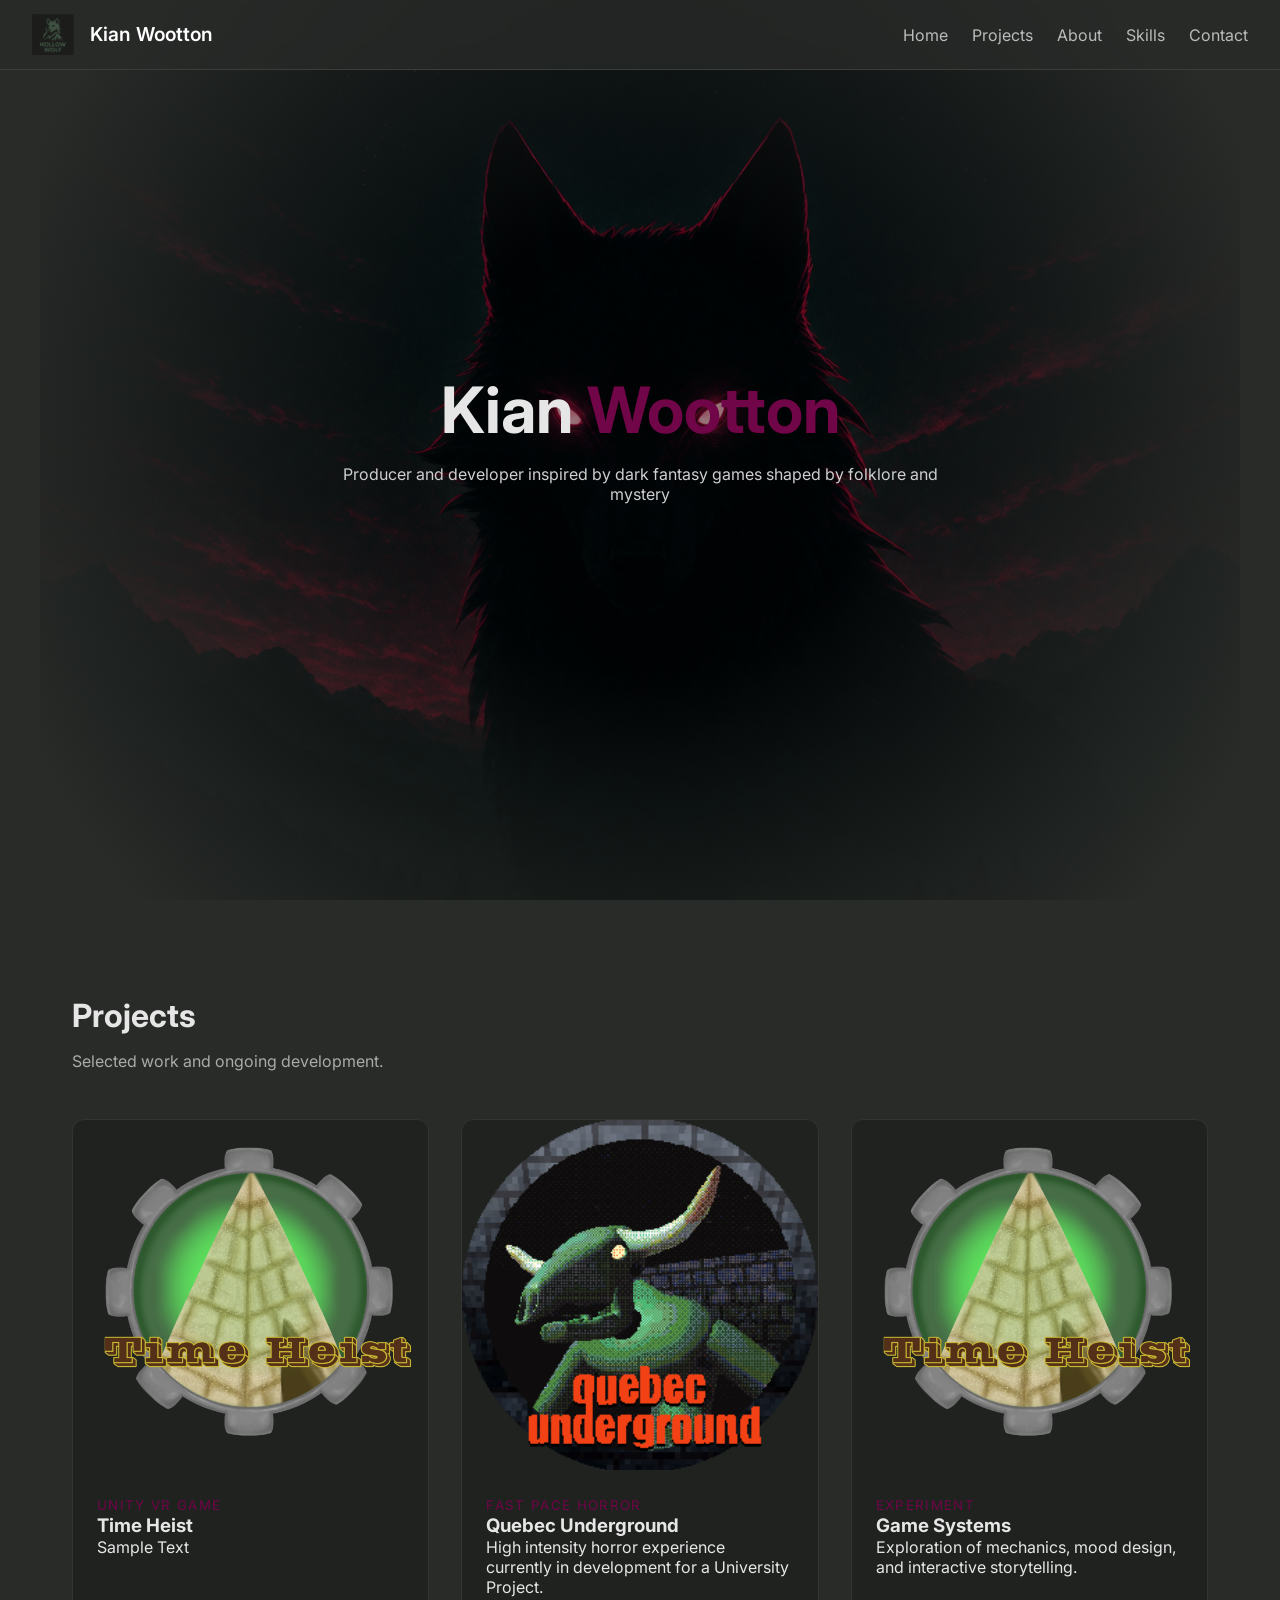
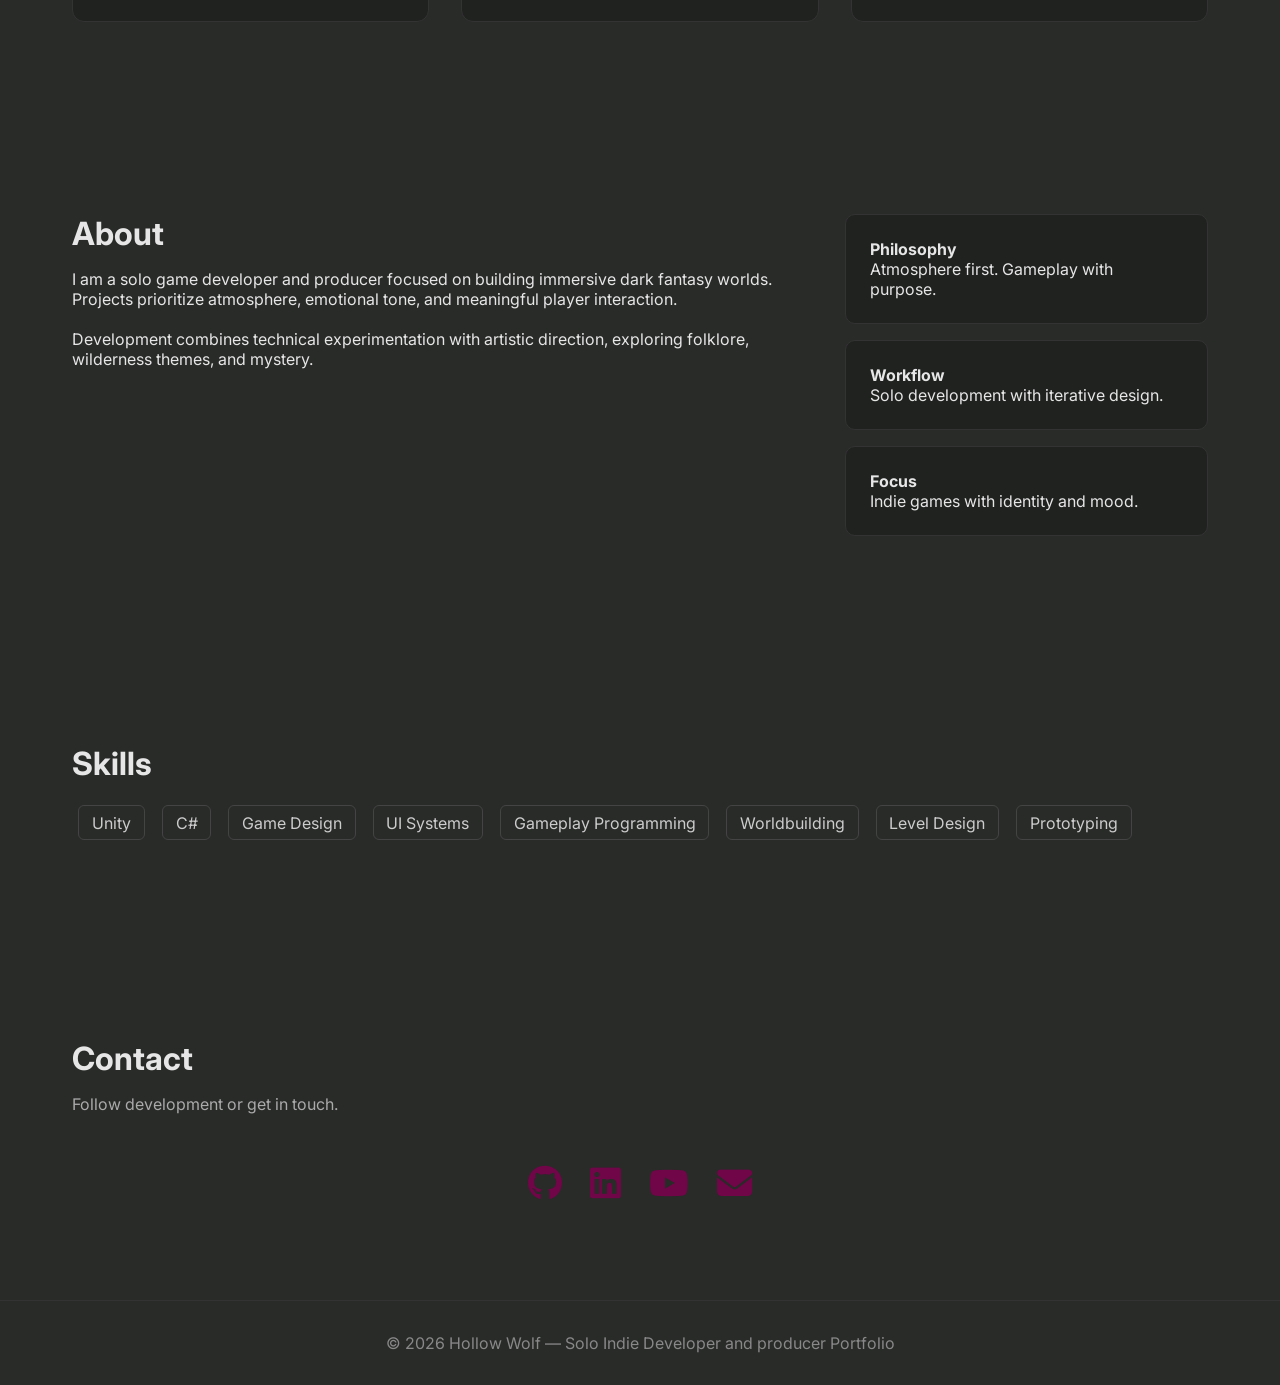
==== index.html @ c0eb51cc "Update index.html" ====
<!DOCTYPE html>
<html lang="en">
<head>
<meta charset="UTF-8">
<meta name="viewport" content="width=device-width, initial-scale=1.0">
<title>Kian Wootton | Portfolio</title>
<link rel="stylesheet" href="https://cdnjs.cloudflare.com/ajax/libs/font-awesome/6.5.0/css/all.min.css">
<link href="https://fonts.googleapis.com/css2?family=Inter:wght@300;400;600;700&display=swap" rel="stylesheet">
<link rel="stylesheet" href="Styles/Home.css">
</head>

<body>

<header class="site-header">

    <div class="Header_image">
        <img class="logo" src="Images/Logo/HollowWolf_Logo.png" alt="Hollow Wolf">
        <span class="Header_name">Kian Wootton</span>
    </div>

    <nav class="main-nav">
        <a href="index.html">Home</a>
        <a href="index.html#projects">Projects</a>
        <a href="index.html#about">About</a>
        <a href="index.html#skills">Skills</a>
        <a href="index.html#contact">Contact</a>
    </nav>

</header>

<section class="hero">
<div class="hero-bg" id="parallax"></div>
<div class="hero-content">
<h1>Kian <span>Wootton</span></h1>
<p>Producer and developer inspired by dark fantasy games shaped by folklore and mystery </p>
</div>
</section>

<section id="projects">
<h2 class="section-title">Projects</h2>
<p class="section-desc">Selected work and ongoing development.</p>

<div class="grid">
<a href="Time_Heist.html" class="card"><img src="Images/Time_Hiest/logo.png"><div class="card-content"><small>UNITY VR GAME</small><h3>Time Heist</h3><p>Sample Text</p></div></a>
<a href="Quebec_UnderGround.html" class="card"><img src="Images/quebec_underground_logo.png"><div class="card-content"><small>FAST PACE HORROR</small><h3>Quebec Underground</h3><p>High intensity horror experience currently in development for a University Project.</p></div></a>
<a href="Time_Heist.html" class="card"><img src="Images/Time_Hiest/logo.png"><div class="card-content"><small>EXPERIMENT</small><h3>Game Systems</h3><p>Exploration of mechanics, mood design, and interactive storytelling.</p></div></a>
</div>
</section>

<section id="about">
<div class="about">
<div>
<h2 class="section-title">About</h2>
<p>I am a solo game developer and producer focused on building immersive dark fantasy worlds. Projects prioritize atmosphere, emotional tone, and meaningful player interaction.</p>
<br>
<p>Development combines technical experimentation with artistic direction, exploring folklore, wilderness themes, and mystery.</p>
</div>

<div>
<div class="panel"><strong>Philosophy</strong><p>Atmosphere first. Gameplay with purpose.</p></div>
<div class="panel"><strong>Workflow</strong><p>Solo development with iterative design.</p></div>
<div class="panel"><strong>Focus</strong><p>Indie games with identity and mood.</p></div>
</div>
</div>
</section>

<section id="skills">
<h2 class="section-title">Skills</h2>
<div class="skills">
<span>Unity</span>
<span>C#</span>
<span>Game Design</span>
<span>UI Systems</span>
<span>Gameplay Programming</span>
<span>Worldbuilding</span>
<span>Level Design</span>
<span>Prototyping</span>
</div>
</section>

<section id="contact">
<h2 class="section-title">Contact</h2>
<p class="section-desc">Follow development or get in touch.</p>

<div class="social-bar">
  <a href="https://github.com/YOURUSERNAME"><i class="fa-brands fa-github"></i></a>
  <a href="https://www.linkedin.com/in/kian-wootton-b7330b1b3/"><i class="fa-brands fa-linkedin"></i></a>
  <a href="https://www.youtube.com/@HollowWolf-26"><i class="fa-brands fa-youtube"></i></a>
  <a href="mailto:kian200351@outlook.com"><i class="fa-solid fa-envelope"></i></a>
</div>
</section>

<footer>
© 2026 Hollow Wolf — Solo Indie Developer and producer Portfolio
</footer>

<script>
const heroBg=document.getElementById('parallax');
window.addEventListener('scroll',()=>{
 const offset=window.scrollY*0.25;
 heroBg.style.transform=`translateY(${offset}px) scale(1.15)`;
});
</script>

</body>
</html>
---- Styles/Home.css ----
:root{
  --hunter-green:#3E5641;
  --graphite:#282B28;
  --crimson:#700548;
}

*{
  margin:0;
  padding:0;
  box-sizing:border-box;
  font-family:'Inter',sans-serif;
}

body{
  background:var(--graphite);
  color:#e6e6e6;
  overflow-x:hidden;
}


/* ===============================
   HEADER / NAV BAR (NEW SYSTEM)
================================ */

header{
  position:fixed;
  top:0;
  left:0;
  width:100%;
  height:70px;

  display:flex;
  justify-content:space-between;
  align-items:center;

  padding:0 2rem;

  background:rgba(40,43,40,.75);
  backdrop-filter:blur(12px);
  border-bottom:1px solid #3a3d3a;

  z-index:1000;
}

.Header_image{
  display:flex;
  align-items:center;
  gap:1rem;
}

.logo{
  width:42px;
  height: auto;
  display: block;
}

.Header_name{
  font-size:1.2rem;
  text-decoration:none;
  color:white;
  font-weight:600;
}

/* navigation links */

header nav{
  display:flex;
  align-items:center;
}

header nav a{
  color:#bbb;
  text-decoration:none;
  margin-left:1.5rem;
  transition:.3s;
}

header nav a:hover{
  color:var(--hunter-green);
}


/* ===============================
   HERO
================================ */

.hero{
  height:100vh;
  display:flex;
  align-items:center;
  justify-content:center;
  text-align:center;
  position:relative;
  overflow:hidden;

  /* prevents header overlap */
  padding-top:70px;
}

.hero-bg{
  position:absolute;
  inset:0;
  height:100%;
  width:100%;
  background:url('/Images/hero.png') center/cover no-repeat;
  transform:scale(1.15);
  filter:brightness(.6);
}

.hero::after{
  content:"";
  position:absolute;
  inset:0;
  background:radial-gradient(circle at center,transparent 30%,var(--graphite) 90%);
}

.hero-content{
  position:relative;
  z-index:2;
}

.hero h1{
  font-size:4rem;
  font-weight:700;
}

.hero span{
  color:var(--crimson);
}

.hero p{
  margin-top:1rem;
  color:#cfcfcf;
  max-width:650px;
}


/* ===============================
   SECTIONS
================================ */

section{
  padding:6rem 2rem;
  width:100%;
  max-width:1200px;
  margin:0 auto;
}

.section-title{
  font-size:2rem;
  margin-bottom:1rem;
}

.section-desc{
  color:#aaa;
  margin-bottom:3rem;
}


/* ===============================
   GRID + CARDS
================================ */

.grid{
  display:grid;
  grid-template-columns:repeat(auto-fit,minmax(260px,1fr));
  gap:2rem;
}

.card{
  display:block;
  text-decoration:none;
  background:#1f221f;
  color:#e6e6e6;
  border-radius:12px;
  border:1px solid #333;
  overflow:hidden;
  transition:.3s;
  height:100%;
}

.card:hover{
  transform:translateY(-8px);
  box-shadow:0 0 20px rgba(112,5,72,.35);
}

.card img{
  width:100%;
  height:350px;
  object-fit:cover;
  display:block;
}

.card-content{
  padding:1.5rem;
}

.card small{
  color:var(--crimson);
  letter-spacing:.1em;
}


/* ===============================
   ABOUT
================================ */

.about{
  display:grid;
  grid-template-columns:2fr 1fr;
  gap:3rem;
}

.panel{
  background:#1f221f;
  padding:1.5rem;
  border-radius:10px;
  border:1px solid #333;
  margin-bottom:1rem;
}

.skills span{
  display:inline-block;
  margin:.4rem;
  padding:.4rem .8rem;
  border:1px solid #444;
  border-radius:6px;
  color:#ccc;
}

/* ===============================
    CONTACT
================================= */

.social-bar {
  display: flex;
  justify-content: center;
  gap: 28px;
  margin-top: 40px;
}

.social-bar a {
  font-size: 1.8rem;
  color: var(--crimson);
  transition: all 0.25s ease;
  text-decoration: none;
}

.social-bar a:hover {
  transform: translateY(-4px);
  color: var(--hunter-green);
}

.icon-img {
  width: 28px;
  height: 28px;
  filter: invert(1);
  transition: all 0.25s ease;
}

.social-bar a:hover .icon-img {
  transform: translateY(-4px);
  filter: invert(66%) sepia(41%) saturate(618%) hue-rotate(104deg);
}

/* ===============================
   FOOTER
================================ */

footer{
  text-align:center;
  padding:2rem;
  border-top:1px solid #333;
  color:#888;
}


/* ===============================
   RESPONSIVE
================================ */

@media(max-width:900px){
  .about{
    grid-template-columns:1fr;
  }

  .hero h1{
    font-size:2.5rem;
  }
}
@media (min-width: 768px) {
  .social-bar a {
    font-size: 2.2rem;
  }
}
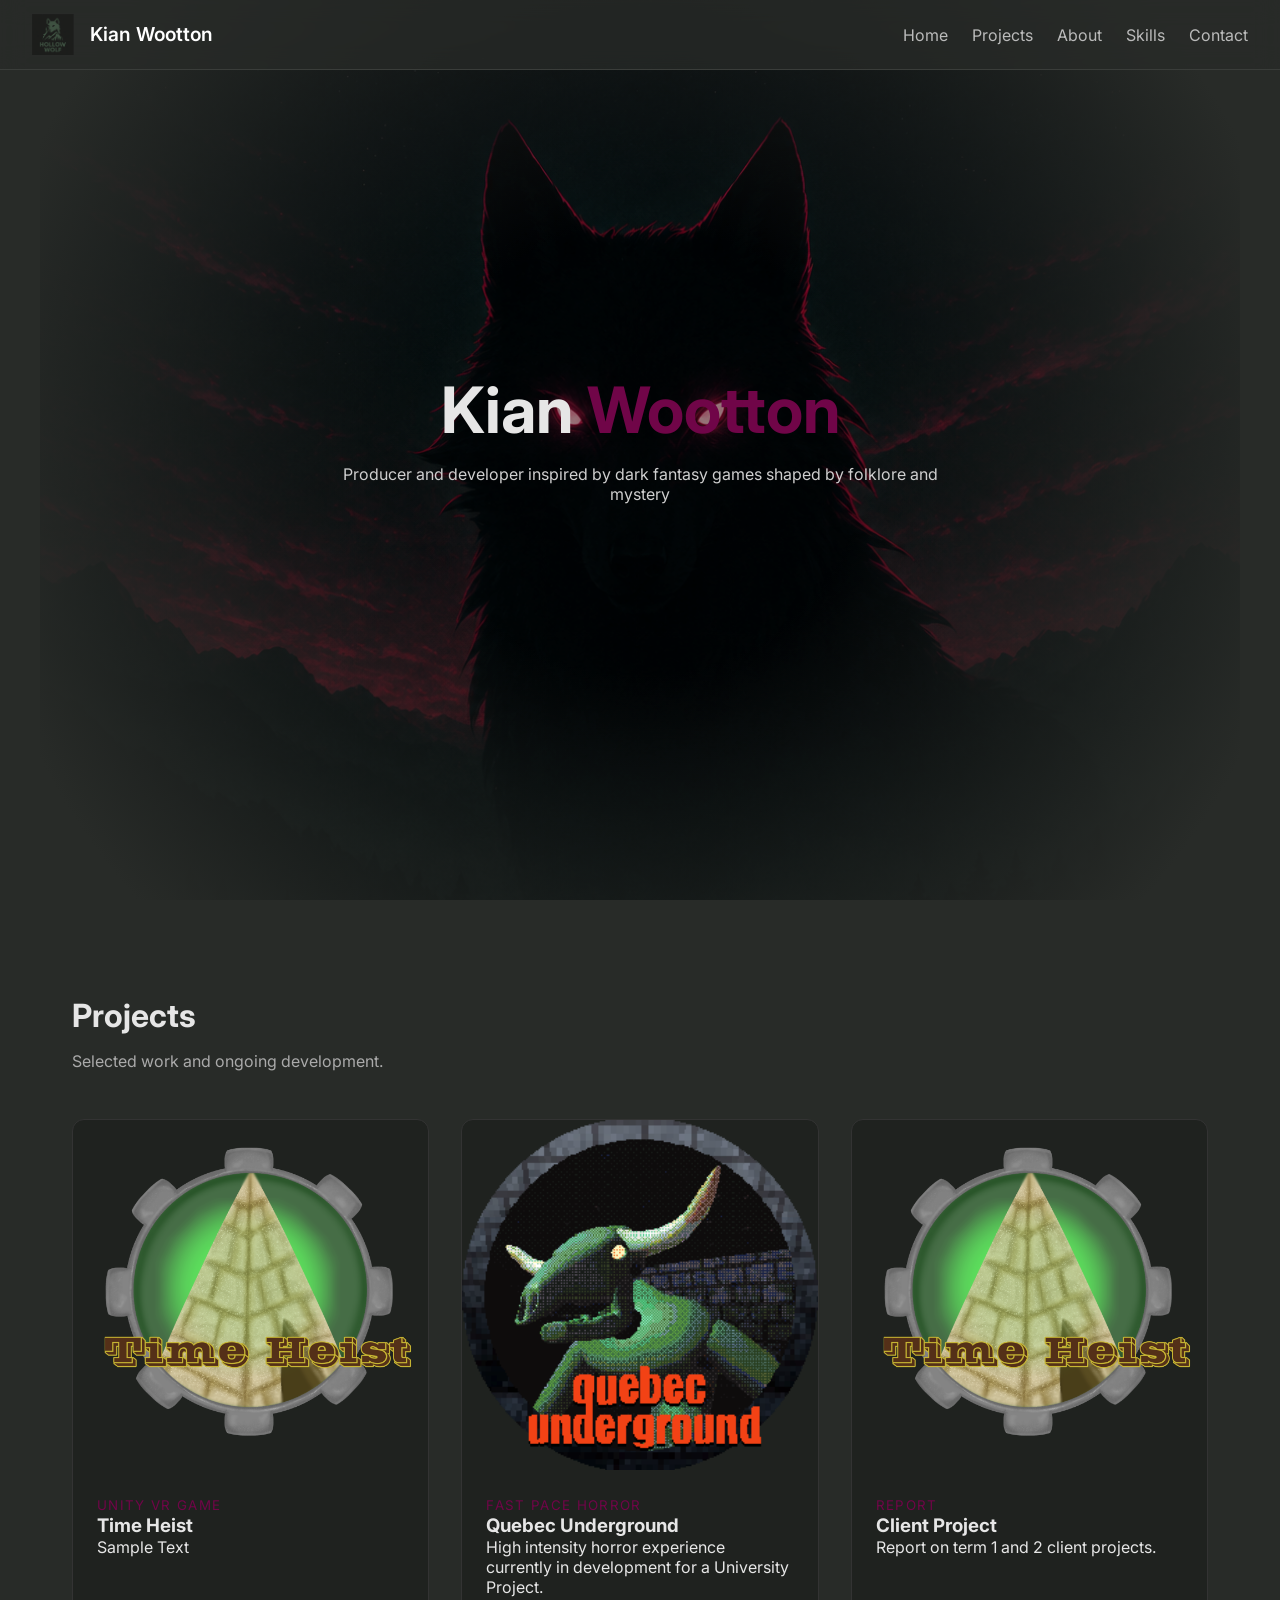
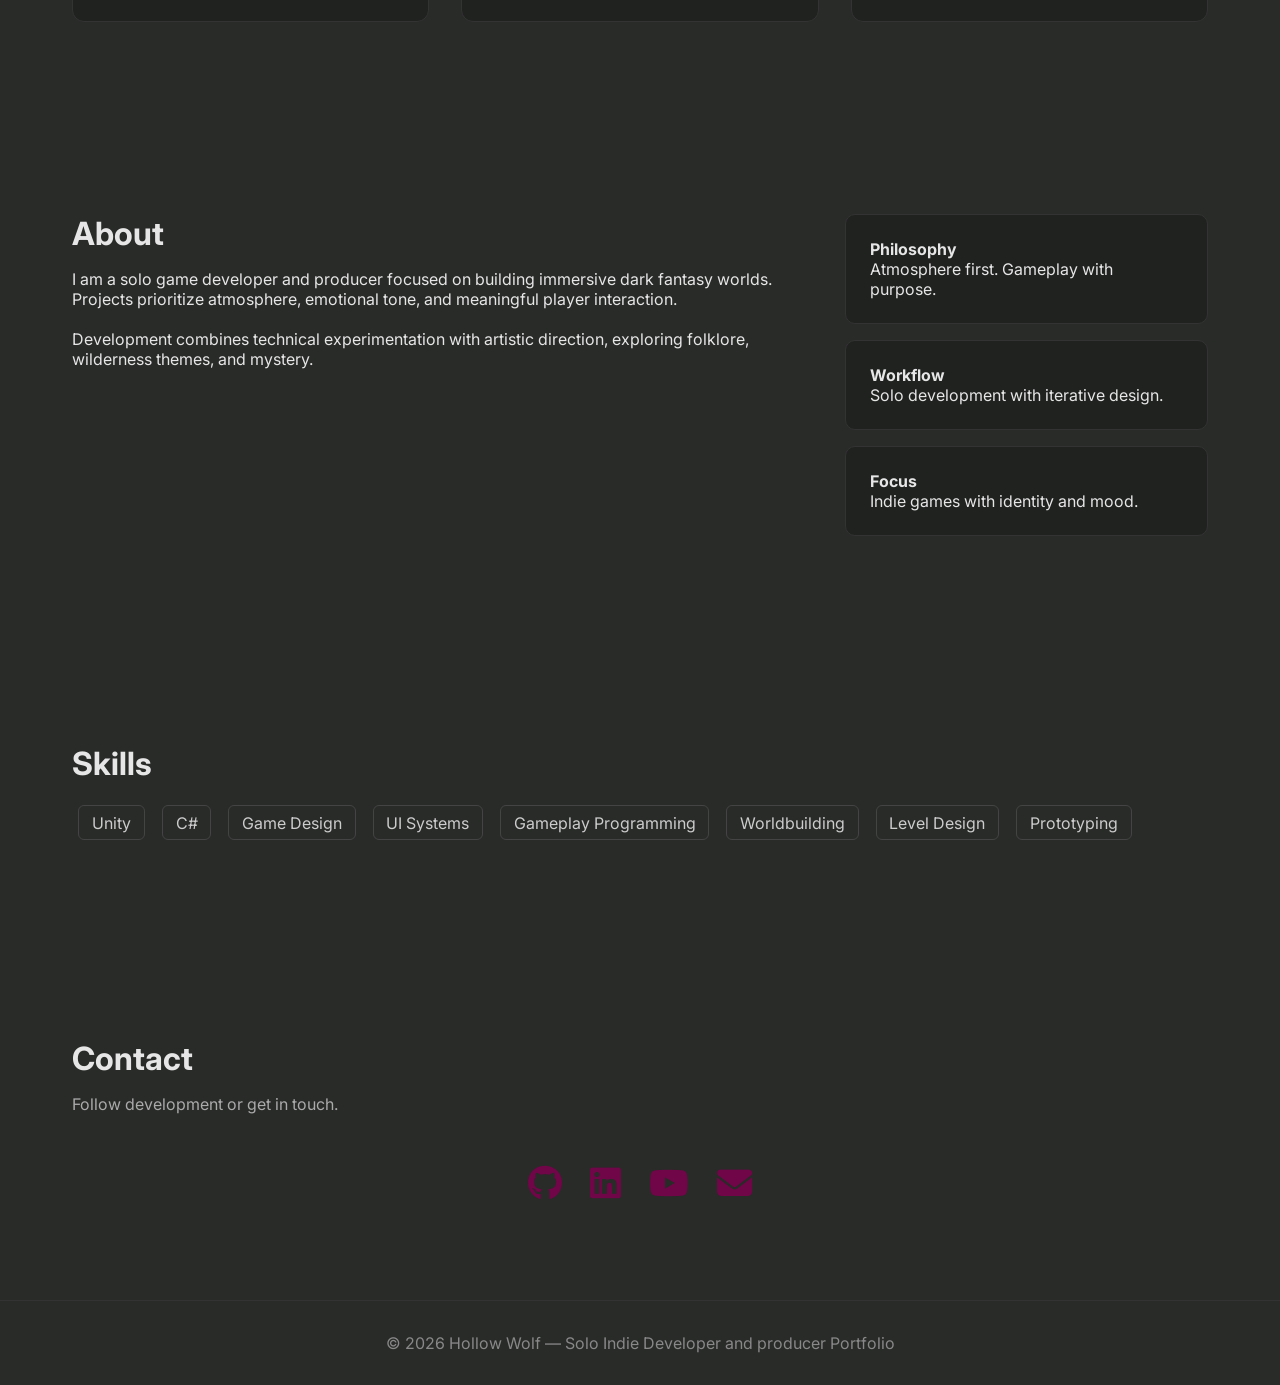
==== commit 477bb4dc: "Update index.html" ====
--- a/index.html
+++ b/index.html
@@ -43,7 +43,7 @@
 <div class="grid">
 <a href="Time_Heist.html" class="card"><img src="Images/Time_Hiest/logo.png"><div class="card-content"><small>UNITY VR GAME</small><h3>Time Heist</h3><p>Sample Text</p></div></a>
 <a href="Quebec_UnderGround.html" class="card"><img src="Images/quebec_underground_logo.png"><div class="card-content"><small>FAST PACE HORROR</small><h3>Quebec Underground</h3><p>High intensity horror experience currently in development for a University Project.</p></div></a>
-<a href="Time_Heist.html" class="card"><img src="Images/Time_Hiest/logo.png"><div class="card-content"><small>EXPERIMENT</small><h3>Game Systems</h3><p>Exploration of mechanics, mood design, and interactive storytelling.</p></div></a>
+<a href="client_project_report.html" class="card"><img src="Images/Time_Hiest/logo.png"><div class="card-content"><small>REPORT</small><h3>Client Project</h3><p>Report on term 1 and 2 client projects.</p></div></a>
 </div>
 </section>
 
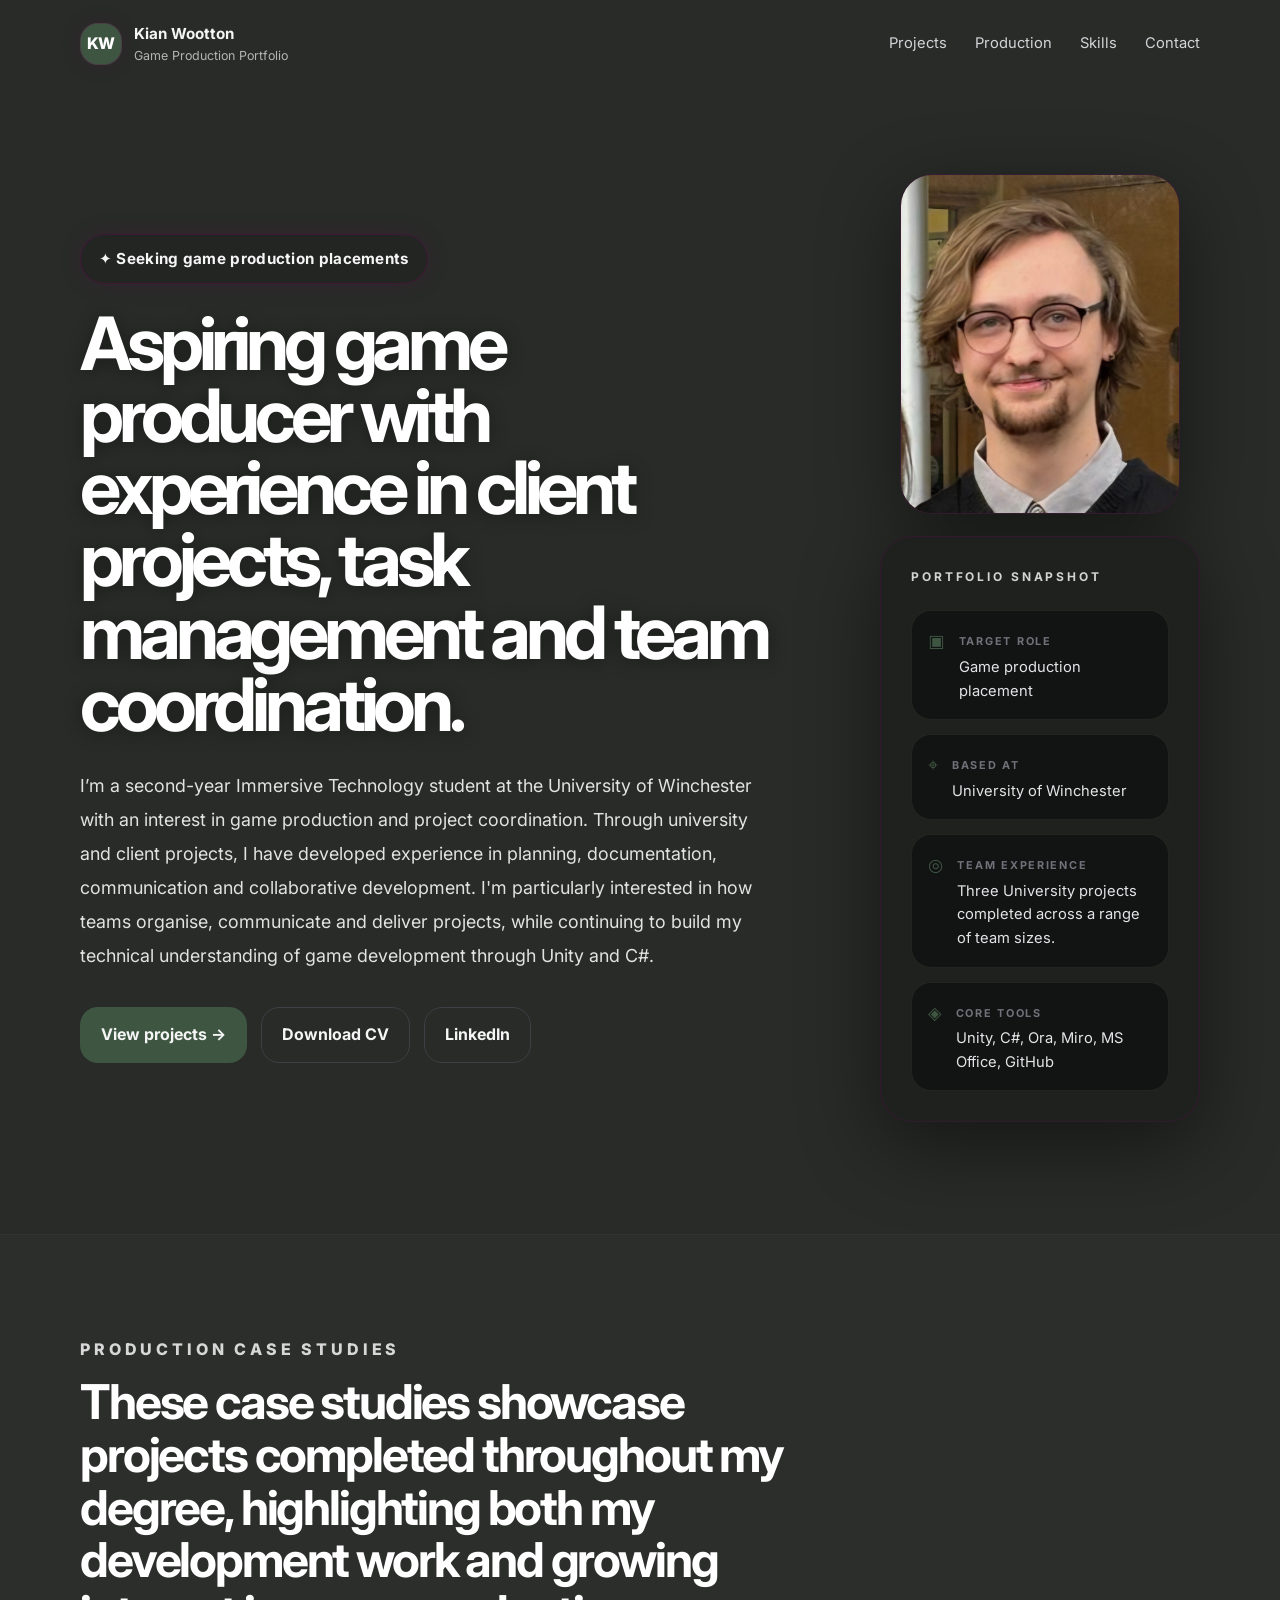
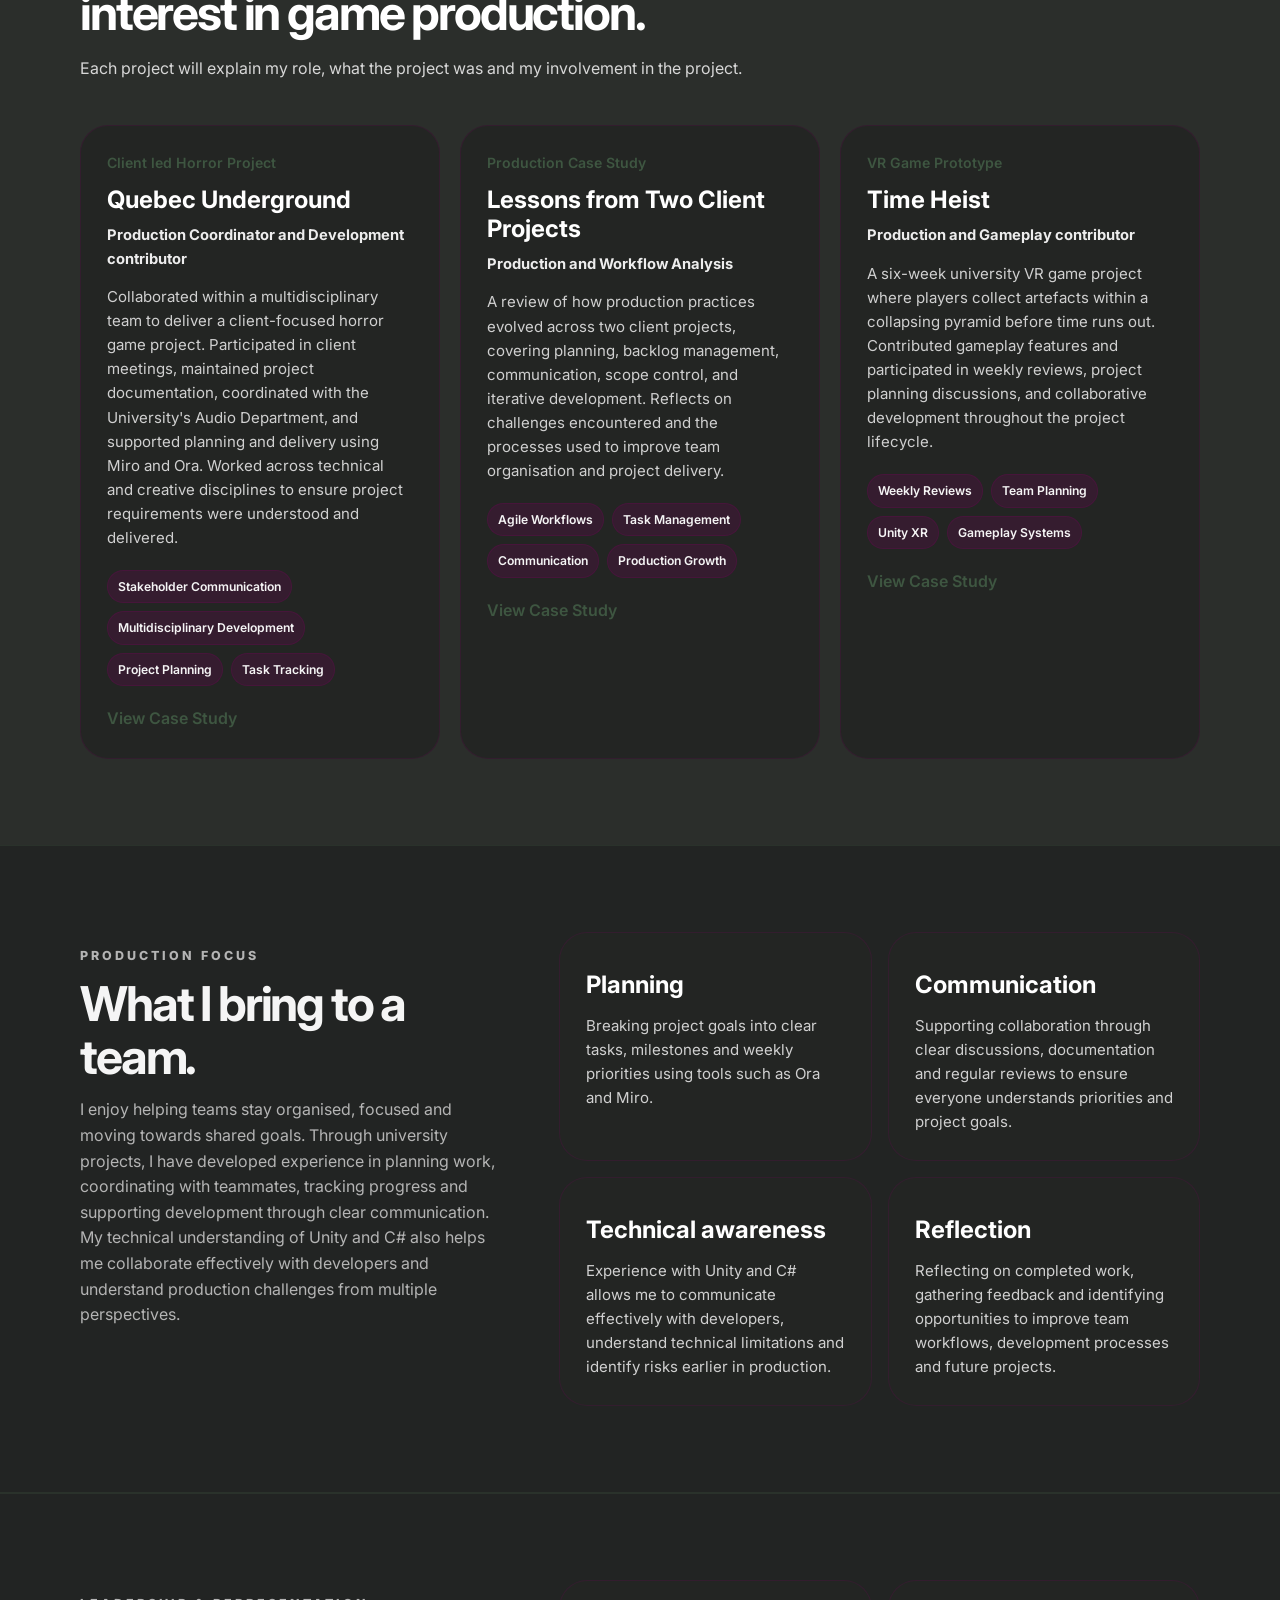
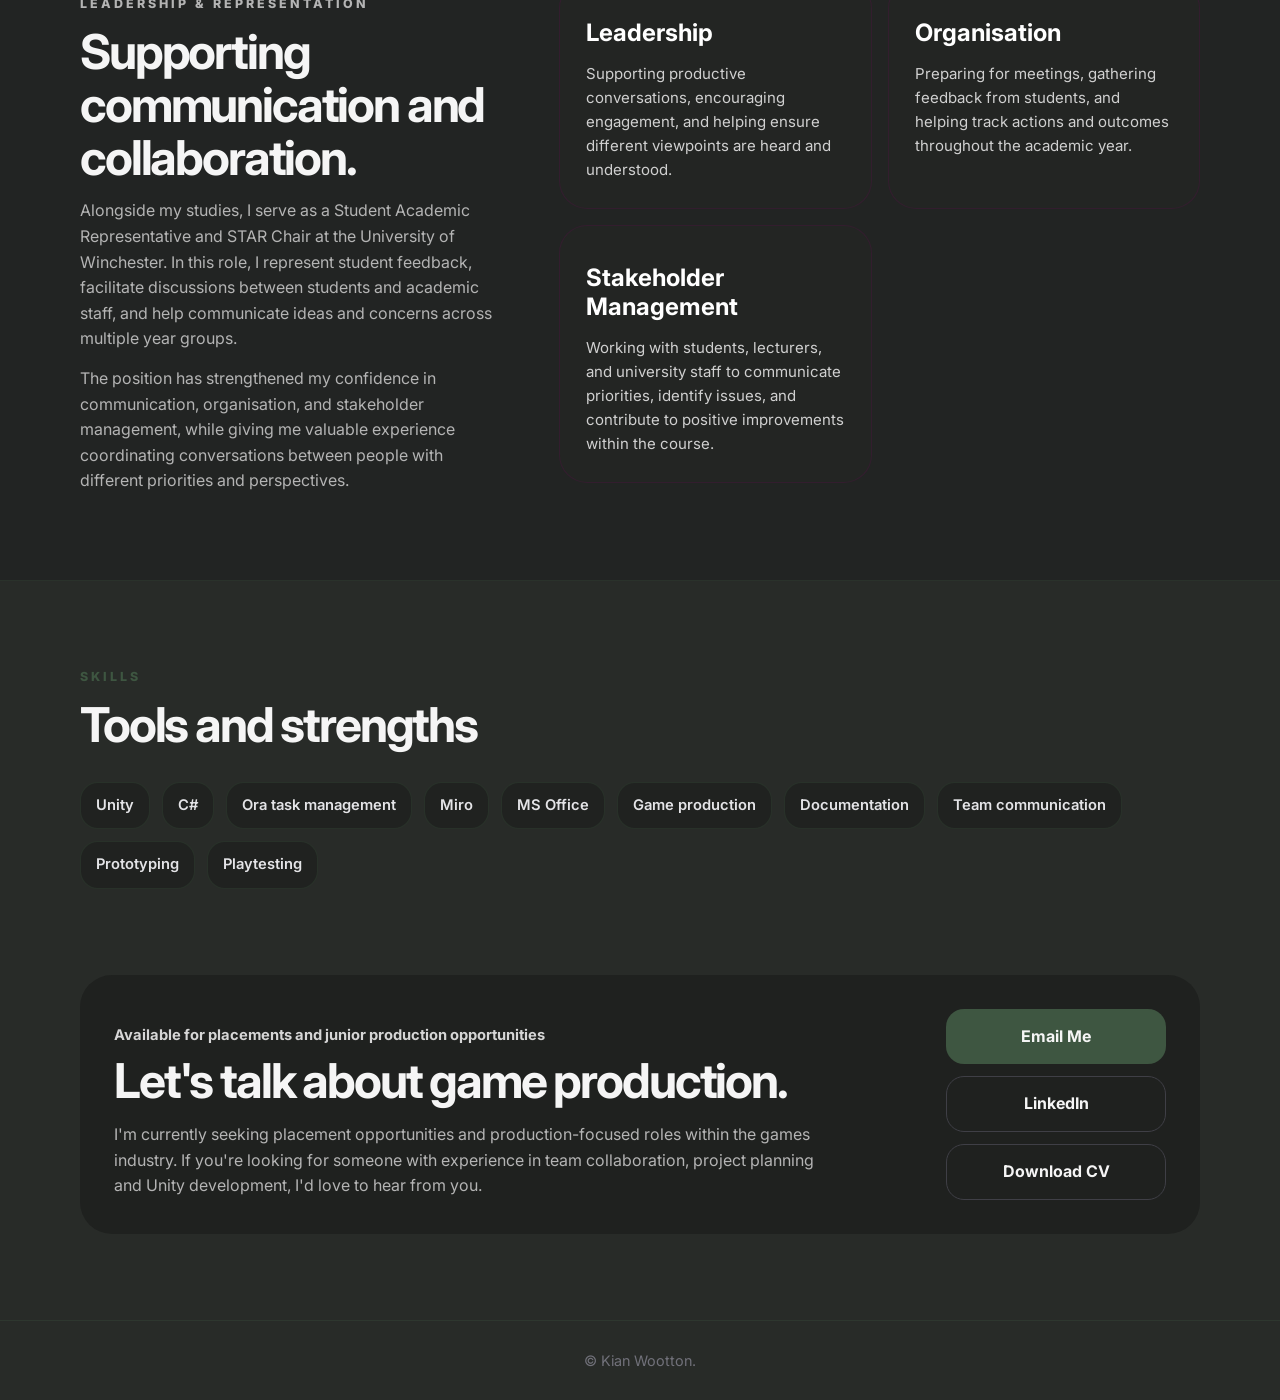
==== commit cea30478: "new website" ====
--- a/index.html
+++ b/index.html
@@ -1,106 +1,323 @@
 <!DOCTYPE html>
 <html lang="en">
 <head>
-<meta charset="UTF-8">
-<meta name="viewport" content="width=device-width, initial-scale=1.0">
-<title>Kian Wootton | Portfolio</title>
-<link rel="stylesheet" href="https://cdnjs.cloudflare.com/ajax/libs/font-awesome/6.5.0/css/all.min.css">
-<link href="https://fonts.googleapis.com/css2?family=Inter:wght@300;400;600;700&display=swap" rel="stylesheet">
-<link rel="stylesheet" href="Styles/Home.css">
+  <meta charset="UTF-8" />
+  <meta name="viewport" content="width=device-width, initial-scale=1.0" />
+  <title>Kian Wootton | Game Production Portfolio</title>
+  <meta name="description" content="Portfolio website for Kian Wootton, an Immersive Technology student at the University of Winchester seeking game production placements." />
+  <link rel="preconnect" href="https://fonts.googleapis.com">
+  <link rel="preconnect" href="https://fonts.gstatic.com" crossorigin>
+  <link href="https://fonts.googleapis.com/css2?family=Inter:wght@400;500;600;700;800&display=swap" rel="stylesheet">
+  <link rel="stylesheet" href="Styles.css">
 </head>
-
 <body>
-
-<header class="site-header">
-
-    <div class="Header_image">
-        <img class="logo" src="Images/Logo/HollowWolf_Logo.png" alt="Hollow Wolf">
-        <span class="Header_name">Kian Wootton</span>
+  <header class="hero">
+    <div class="container">
+      <nav class="navbar" aria-label="Main navigation">
+        <a class="brand" href="#top" aria-label="Kian Wootton homepage">
+          <div class="brand-mark">KW</div>
+          <div>
+            <p class="brand-title">Kian Wootton</p>
+            <p class="brand-subtitle">Game Production Portfolio</p>
+          </div>
+        </a>
+
+        <div class="nav-links">
+          <a href="#projects">Projects</a>
+          <a href="#production">Production</a>
+          <a href="#skills">Skills</a>
+          <a href="#contact">Contact</a>
+        </div>
+      </nav>
+
+      <div id="top" class="hero-grid">
+        <div class="fade-in">
+          <div class="eyebrow">✦ Seeking game production placements</div>
+          <h1>Aspiring game producer with experience in client projects, task management and team coordination.</h1>
+          <p class="hero-copy">
+            I’m a second-year Immersive Technology student at the University of Winchester with an interest in game production and project coordination. Through university and client projects, I have developed experience in planning, documentation, 
+            communication and collaborative development. I'm particularly interested in how teams organise, communicate and deliver projects, while continuing to build my technical understanding of game development through Unity and C#.
+          </p>
+          <div class="button-row">
+            <a class="button button-primary" href="#projects">View projects →</a>
+            <a class="button button-secondary" href="Kian-Wootton-CV.pdf">Download CV</a>
+            <a class="button button-secondary" href="https://www.linkedin.com/in/kian-wootton-b7330b1b3/" target="_blank">
+   LinkedIn
+</a>
+          </div>
+        </div>
+
+        <div class="hero-side fade-in delay-1">
+          <div class="profile-photo">
+            <img src="Photos/Index_Photos/Kian_Portfolio_Picture.jpg" alt="Kian Wootton portrait">
+          </div>
+
+          <aside class="snapshot-card" aria-label="Portfolio snapshot">
+          <p class="small-label">Portfolio snapshot</p>
+          <div class="snapshot-list">
+            <div class="snapshot-item">
+              <div class="snapshot-icon">▣</div>
+              <div>
+                <span>Target role</span>
+                <p>Game production placement</p>
+              </div>
+            </div>
+            <div class="snapshot-item">
+              <div class="snapshot-icon">⌖</div>
+              <div>
+                <span>Based at</span>
+                <p>University of Winchester</p>
+              </div>
+            </div>
+            <div class="snapshot-item">
+              <div class="snapshot-icon">◎</div>
+              <div>
+                <span>Team experience</span>
+                <p>Three University projects completed across a range of team sizes.</p>
+              </div>
+            </div>
+            <div class="snapshot-item">
+              <div class="snapshot-icon">◈</div>
+              <div>
+                <span>Core tools</span>
+                <p>Unity, C#, Ora, Miro, MS Office, GitHub</p>
+              </div>
+            </div>
+          </div>
+        </aside>
+        </div>
+      </div>
+  </header>
+
+  <main>
+    <section id="projects">
+      <div class="container">
+        <div class="section-intro">
+          <p class="section-kicker">Production Case Studies</p>
+          <h2>These case studies showcase projects completed throughout my degree, highlighting 
+            both my development work and growing interest in game production.</h2>
+          <p> Each project will explain my role, what the project was and my involvement in the project.</p>
+        </div>
+
+        <div class="project-grid">
+          <article class="project-card">
+            <p class="project-type">Client led Horror Project</p>
+            <h3>Quebec Underground</h3>
+            <p class="project-role">Production Coordinator and Development contributor</p>
+            <p class="project-summary">Collaborated within a multidisciplinary team to deliver a client-focused horror game project. 
+              Participated in client meetings, maintained project documentation, coordinated with the University's Audio Department, 
+              and supported planning and delivery using Miro and Ora. Worked across technical and creative disciplines to ensure 
+              project requirements were understood and delivered.</p>
+            <div class="tag-row">
+              <span class="tag">Stakeholder Communication</span>
+              <span class="tag">Multidisciplinary Development</span>
+              <span class="tag">Project Planning</span>
+              <span class="tag">Task Tracking</span>
+            </div>
+
+            <a href="Quebec_Underground.html" class="case-study-btn">
+              View Case Study
+            </a>
+          </article>
+
+          <article class="project-card">
+            
+            <p class="project-type">Production Case Study</p>
+            <h3>Lessons from Two Client Projects</h3>
+            <p class="project-role">Production and Workflow Analysis</p>
+            <p class="project-summary">A review of how production practices evolved across two client projects, covering planning, 
+              backlog management, communication, scope control, and iterative development. Reflects on challenges encountered and 
+              the processes used to improve team organisation and project delivery.</p>
+            <div class="tag-row">
+              <span class="tag">Agile Workflows</span>
+              <span class="tag">Task Management</span>
+              <span class="tag">Communication</span>
+              <span class="tag">Production Growth</span>
+            </div>
+
+            <a href="Final_Year.html" class="case-study-btn">
+             View Case Study
+            </a>
+          </article>
+
+          <article class="project-card">
+            <p class="project-type">VR Game Prototype</p>
+            <h3>Time Heist</h3>
+            <p class="project-role">Production and Gameplay contributor</p>
+            <p class="project-summary">A six-week university VR game project where players collect artefacts within a collapsing pyramid before 
+              time runs out. Contributed gameplay features and participated in weekly reviews, project planning discussions, and 
+              collaborative development throughout the project lifecycle.
+            </p>
+            <div class="tag-row">
+              <span class="tag">Weekly Reviews</span>
+              <span class="tag">Team Planning</span>
+              <span class="tag">Unity XR</span>
+              <span class="tag">Gameplay Systems</span>
+            </div>
+
+            <a href="Time_Heist.html" class="case-study-btn">
+              View Case Study
+            </a>
+          </article>
+        </div>
+      </div>
+    </section>
+
+    
+
+    <section id="production" class="production-section">
+      <div class="container production-grid">
+        <div class="production-text">
+          <p class="section-kicker">Production focus</p>
+          <h2>What I bring to a team.</h2>
+          <p> 
+            I enjoy helping teams stay organised, focused and moving towards shared goals. 
+            Through university projects, I have developed experience in planning work, coordinating with teammates, tracking progress and supporting development through clear communication. 
+            My technical understanding of Unity and C# also helps me collaborate effectively with developers and understand production challenges from multiple perspectives.
+          </p>
+        </div>
+
+        <div class="production-cards">
+          <article class="production-card">
+            <h3>Planning</h3>
+            <p>Breaking project goals into clear tasks, milestones and weekly priorities using tools such as Ora and Miro.</p>
+          </article>
+          <article class="production-card">
+            <h3>Communication</h3>
+            <p>Supporting collaboration through clear discussions, documentation and regular reviews to ensure everyone understands priorities and project goals.</p>
+          </article>
+          <article class="production-card">
+            <h3>Technical awareness</h3>
+            <p>Experience with Unity and C# allows me to communicate effectively with developers, understand technical limitations and identify risks earlier in production.</p>
+          </article>
+          <article class="production-card">
+            <h3>Reflection</h3>
+            <p> Reflecting on completed work, gathering feedback and identifying opportunities to improve team workflows, development processes and future projects.</p>
+          </article>
+        </div>
+      </div>
+    </section>
+
+  <section id="leadership" class="production-section">
+  <div class="container production-grid">
+
+    <div class="production-text">
+      <p class="section-kicker">Leadership & Representation</p>
+
+      <h2>Supporting communication and collaboration.</h2>
+
+      <p>
+        Alongside my studies, I serve as a Student Academic Representative and
+        STAR Chair at the University of Winchester. In this role, I represent
+        student feedback, facilitate discussions between students and academic
+        staff, and help communicate ideas and concerns across multiple year
+        groups.
+      </p>
+
+      <p>
+        The position has strengthened my confidence in communication,
+        organisation, and stakeholder management, while giving me valuable
+        experience coordinating conversations between people with different
+        priorities and perspectives.
+      </p>
     </div>
 
-    <nav class="main-nav">
-        <a href="index.html">Home</a>
-        <a href="index.html#projects">Projects</a>
-        <a href="index.html#about">About</a>
-        <a href="index.html#skills">Skills</a>
-        <a href="index.html#contact">Contact</a>
-    </nav>
-
-</header>
-
-<section class="hero">
-<div class="hero-bg" id="parallax"></div>
-<div class="hero-content">
-<h1>Kian <span>Wootton</span></h1>
-<p>Producer and developer inspired by dark fantasy games shaped by folklore and mystery </p>
-</div>
+    <div class="production-cards">
+
+      <article class="production-card">
+        <h3>Leadership</h3>
+        <p>
+          Supporting productive conversations, encouraging engagement, and
+          helping ensure different viewpoints are heard and understood.
+        </p>
+      </article>
+
+      <article class="production-card">
+        <h3>Organisation</h3>
+        <p>
+          Preparing for meetings, gathering feedback from students, and helping
+          track actions and outcomes throughout the academic year.
+        </p>
+      </article>
+
+      <article class="production-card">
+        <h3>Stakeholder Management</h3>
+        <p>
+          Working with students, lecturers, and university staff to communicate
+          priorities, identify issues, and contribute to positive improvements
+          within the course.
+        </p>
+      </article>
+
+    </div>
+
+  </div>
 </section>
 
-<section id="projects">
-<h2 class="section-title">Projects</h2>
-<p class="section-desc">Selected work and ongoing development.</p>
-
-<div class="grid">
-<a href="Time_Heist.html" class="card"><img src="Images/Time_Hiest/logo.png"><div class="card-content"><small>UNITY VR GAME</small><h3>Time Heist</h3><p>Sample Text</p></div></a>
-<a href="Quebec_UnderGround.html" class="card"><img src="Images/quebec_underground_logo.png"><div class="card-content"><small>FAST PACE HORROR</small><h3>Quebec Underground</h3><p>High intensity horror experience currently in development for a University Project.</p></div></a>
-<a href="client_project_report.html" class="card"><img src="Images/Time_Hiest/logo.png"><div class="card-content"><small>REPORT</small><h3>Client Project</h3><p>Report on term 1 and 2 client projects.</p></div></a>
-</div>
-</section>
-
-<section id="about">
-<div class="about">
-<div>
-<h2 class="section-title">About</h2>
-<p>I am a solo game developer and producer focused on building immersive dark fantasy worlds. Projects prioritize atmosphere, emotional tone, and meaningful player interaction.</p>
-<br>
-<p>Development combines technical experimentation with artistic direction, exploring folklore, wilderness themes, and mystery.</p>
-</div>
-
-<div>
-<div class="panel"><strong>Philosophy</strong><p>Atmosphere first. Gameplay with purpose.</p></div>
-<div class="panel"><strong>Workflow</strong><p>Solo development with iterative design.</p></div>
-<div class="panel"><strong>Focus</strong><p>Indie games with identity and mood.</p></div>
-</div>
-</div>
-</section>
-
-<section id="skills">
-<h2 class="section-title">Skills</h2>
-<div class="skills">
-<span>Unity</span>
-<span>C#</span>
-<span>Game Design</span>
-<span>UI Systems</span>
-<span>Gameplay Programming</span>
-<span>Worldbuilding</span>
-<span>Level Design</span>
-<span>Prototyping</span>
-</div>
-</section>
-
-<section id="contact">
-<h2 class="section-title">Contact</h2>
-<p class="section-desc">Follow development or get in touch.</p>
-
-<div class="social-bar">
-  <a href="https://github.com/YOURUSERNAME"><i class="fa-brands fa-github"></i></a>
-  <a href="https://www.linkedin.com/in/kian-wootton-b7330b1b3/"><i class="fa-brands fa-linkedin"></i></a>
-  <a href="https://www.youtube.com/@HollowWolf-26"><i class="fa-brands fa-youtube"></i></a>
-  <a href="mailto:kian200351@outlook.com"><i class="fa-solid fa-envelope"></i></a>
-</div>
-</section>
-
-<footer>
-© 2026 Hollow Wolf — Solo Indie Developer and producer Portfolio
-</footer>
-
-<script>
-const heroBg=document.getElementById('parallax');
-window.addEventListener('scroll',()=>{
- const offset=window.scrollY*0.25;
- heroBg.style.transform=`translateY(${offset}px) scale(1.15)`;
-});
-</script>
-
+    <section id="skills">
+      <div class="container">
+        <p class="section-kicker">Skills</p>
+        <h2>Tools and strengths</h2>
+        <div class="skills-wrap">
+          <span class="skill">Unity</span>
+          <span class="skill">C#</span>
+          <span class="skill">Ora task management</span>
+          <span class="skill">Miro</span>
+          <span class="skill">MS Office</span>
+          <span class="skill">Game production</span>
+          <span class="skill">Documentation</span>
+          <span class="skill">Team communication</span>
+          <span class="skill">Prototyping</span>
+          <span class="skill">Playtesting</span>
+        </div>
+      </div>
+    </section>
+
+    <section id="contact" class="contact">
+  <div class="container">
+    <div class="contact-card">
+
+      <div>
+        <p class="small-contact">
+          Available for placements and junior production opportunities
+        </p>
+
+        <h2>Let's talk about game production.</h2>
+
+        <p>
+          I'm currently seeking placement opportunities and production-focused
+          roles within the games industry. If you're looking for someone with
+          experience in team collaboration, project planning and Unity
+          development, I'd love to hear from you.
+        </p>
+      </div>
+
+      <div class="contact-actions">
+        <a class="button button-primary"
+           href="mailto:kian200351@outlook.com">
+          Email Me
+        </a>
+
+        <a class="button button-secondary"
+           href="https://www.linkedin.com/in/kian-wootton-b7330b1b3/"
+           target="_blank">
+          LinkedIn
+        </a>
+
+        <a class="button button-secondary"
+           href="Kian-Wootton-CV.pdf"
+           download>
+          Download CV
+        </a>
+      </div>
+    </section>
+  </main>
+
+  <footer>
+    <div class="container">
+      <p>© <span id="year"></span> Kian Wootton.</p>
+    </div>
+  </footer>
+  <script src="script.js"></script>
 </body>
 </html>
--- a/Styles.css
+++ b/Styles.css
@@ -0,0 +1,548 @@
+:root {
+  --bg: #282B28;
+  --panel: #1f211f;
+  --panel-soft: rgba(31, 33, 31, 0.82);
+  --text: #f5f5f5;
+  --muted: #b4b4b4;
+  --line: rgba(62, 86, 65, 0.28);
+  --forest-green: #3E5641;
+  --forest-green-soft: rgba(62, 86, 65, 0.18);
+  --purple-accent: #700458;
+  --purple-soft: rgba(112, 4, 88, 0.16);
+  --wolf-grey: #d6d6d6;
+  --dark: #282B28;
+  --shadow: 0 24px 80px rgba(0, 0, 0, 0.45);
+}
+
+* {
+  box-sizing: border-box;
+  margin: 0;
+  padding: 0;
+}
+
+html {
+  scroll-behavior: smooth;
+}
+
+body {
+  font-family: Inter, system-ui, -apple-system, BlinkMacSystemFont, "Segoe UI", sans-serif;
+  background: var(--bg);
+  color: var(--text);
+  line-height: 1.6;
+}
+
+a {
+  color: inherit;
+  text-decoration: none;
+}
+
+img {
+  max-width: 100%;
+  display: block;
+}
+
+.container {
+  width: min(1120px, calc(100% - 40px));
+  margin: 0 auto;
+}
+
+.hero {
+  position: relative;
+  overflow: hidden;
+  border-bottom: 1px solid var(--line);
+  background: #282B28;
+}
+
+.navbar {
+  position: relative;
+  z-index: 2;
+  display: flex;
+  justify-content: space-between;
+  align-items: center;
+  padding: 22px 0;
+}
+
+.brand {
+  display: flex;
+  align-items: center;
+  gap: 12px;
+}
+
+.brand-mark {
+  width: 42px;
+  height: 42px;
+  border-radius: 18px;
+  background: #3E5641;
+  border: 1px solid rgba(112, 4, 88, 0.26);
+  box-shadow: 0 0 20px rgba(112, 4, 88, 0.16);
+  color: #ffffff;
+  display: grid;
+  place-items: center;
+  font-weight: 800;
+  letter-spacing: -0.05em;
+}
+
+.brand-title {
+  font-weight: 700;
+  font-size: 0.95rem;
+}
+
+.brand-subtitle {
+  color: var(--muted);
+  font-size: 0.78rem;
+}
+
+.nav-links {
+  display: flex;
+  gap: 28px;
+  color: #d4d4d8;
+  font-size: 0.92rem;
+}
+
+.nav-links a {
+  position: relative;
+  transition: color 0.2s ease, transform 0.2s ease;
+}
+
+.nav-links a:hover {
+  color: #700458;
+  transform: translateY(-1px);
+}
+
+.hero-grid {
+  position: relative;
+  z-index: 2;
+  display: grid;
+  grid-template-columns: 1.3fr 0.7fr;
+  gap: 56px;
+  align-items: center;
+  padding: 86px 0 112px;
+}
+
+.eyebrow {
+  display: inline-flex;
+  align-items: center;
+  gap: 10px;
+  border: 1px solid rgba(112, 4, 88, 0.34);
+  background: #232523;
+  color: #f5f5f5;
+  padding: 12px 18px;
+  border-radius: 999px;
+  font-size: 0.95rem;
+  font-weight: 700;
+  letter-spacing: 0.02em;
+  margin-bottom: 24px;
+  box-shadow: 0 0 22px rgba(112, 4, 88, 0.18);
+  backdrop-filter: blur(10px);
+}
+
+h1 {
+  font-size: clamp(2.8rem, 7vw, 4.6rem);
+  line-height: 0.98;
+  letter-spacing: -0.07em;
+  max-width: 820px;
+  color: #ffffff;
+  text-shadow: 0 2px 18px rgba(0,0,0,0.35);
+}
+
+.hero-copy {
+  margin-top: 28px;
+  color: #e2e2e2;
+  font-size: 1.12rem;
+  line-height: 1.9;
+  max-width: 780px;
+}
+
+.button-row {
+  margin-top: 34px;
+  display: flex;
+  flex-wrap: wrap;
+  gap: 14px;
+}
+
+.button {
+  border: 1px solid transparent;
+  border-radius: 18px;
+  padding: 14px 20px;
+  font-weight: 700;
+  display: inline-flex;
+  align-items: center;
+  justify-content: center;
+  gap: 10px;
+  transition: transform 0.2s ease, background 0.2s ease, border-color 0.2s ease;
+}
+
+.button:hover {
+  transform: translateY(-2px);
+}
+
+.button-primary {
+  background: #3E5641;
+  color: #f5f5f5;
+}
+
+.button-secondary {
+  border-color: #3f3f46;
+  color: var(--text);
+  background: transparent;
+}
+
+.button-secondary:hover {
+  background: #18181b;
+}
+
+.hero-side {
+  display: flex;
+  flex-direction: column;
+  gap: 22px;
+  max-width: 320px;
+  margin-left: auto;
+}
+
+.profile-photo {
+  position: relative;
+  overflow: hidden;
+  border-radius: 32px;
+  background: #232523;
+  border: 1px solid rgba(112, 4, 88, 0.28);
+  box-shadow: var(--shadow);
+
+  width: 100%;
+  max-width: 280px;
+  height: 340px;
+
+  margin: 0 auto;
+}
+
+.profile-photo img {
+  width: 100%;
+  height: 100%;
+  display: block;
+
+  object-fit: cover;
+  object-position: center 15%;
+}
+
+.snapshot-card {
+  background: #1f211f;
+  border: 1px solid rgba(112, 4, 88, 0.24);
+  border-radius: 32px;
+  padding: 30px;
+  box-shadow: var(--shadow);
+  backdrop-filter: blur(16px);
+}
+
+.small-label {
+  color: #d3d3d3;
+  text-transform: uppercase;
+  letter-spacing: 0.24em;
+  font-size: 0.75rem;
+  font-weight: 700;
+}
+
+.snapshot-list {
+  display: grid;
+  gap: 14px;
+  margin-top: 24px;
+}
+
+.snapshot-item {
+  display: flex;
+  gap: 14px;
+  background: rgba(9, 9, 11, 0.56);
+  border: 1px solid var(--line);
+  border-radius: 20px;
+  padding: 16px;
+}
+
+.snapshot-icon {
+  color: var(--forest-green);
+  font-size: 1.1rem;
+}
+
+.snapshot-item span {
+  color: #71717a;
+  text-transform: uppercase;
+  letter-spacing: 0.16em;
+  font-size: 0.68rem;
+  font-weight: 700;
+}
+
+.snapshot-item p {
+  color: #e4e4e7;
+  font-size: 0.92rem;
+  margin-top: 3px;
+}
+
+section {
+  padding: 86px 0;
+}
+
+.section-intro {
+  max-width: 760px;
+  margin-bottom: 42px;
+}
+
+.section-kicker {
+  color: var(--forest-green);
+  text-transform: uppercase;
+  letter-spacing: 0.24em;
+  font-size: 0.78rem;
+  font-weight: 800;
+  margin-bottom: 12px;
+}
+
+h2 {
+  font-size: clamp(2rem, 4vw, 3rem);
+  line-height: 1.1;
+  letter-spacing: -0.045em;
+}
+
+.section-intro p,
+.production-text p,
+.contact-card p {
+  color: var(--muted);
+  margin-top: 14px;
+}
+
+#projects {
+  background: #2b2e2b;
+}
+
+#projects .section-intro h2 {
+  color: #ffffff;
+  max-width: 900px;
+}
+
+#projects .section-intro p {
+  color: #d7d7d7;
+  font-size: 1rem;
+  line-height: 1.8;
+}
+
+.project-grid {
+  display: grid;
+  grid-template-columns: repeat(3, 1fr);
+  gap: 20px;
+}
+
+.project-card,
+.production-card {
+  background: #232523;
+  border: 1px solid rgba(112, 4, 88, 0.22);
+  border-radius: 28px;
+  padding: 26px;
+  transition: transform 0.22s ease, background 0.22s ease;
+}
+
+.project-card:hover,
+.production-card:hover {
+  transform: translateY(-5px);
+  background: var(--panel);
+}
+
+.project-type {
+  color: var(--forest-green);
+  font-size: 0.88rem;
+  font-weight: 600;
+}
+
+.project-card h3,
+.production-card h3 {
+  color: #ffffff;
+  font-size: 1.5rem;
+  line-height: 1.2;
+  margin-top: 12px;
+}
+
+.project-role {
+  color: #ededed;
+  font-size: 0.92rem;
+  font-weight: 700;
+  margin-top: 9px;
+}
+
+.project-summary,
+.production-card p {
+  color: #d0d0d0;
+  font-size: 0.94rem;
+  margin-top: 14px;
+}
+
+.case-study-btn{
+  display: inline-block;
+  margin-top: 20px;
+  color: #3E5641;
+  font-weight: 600;
+  transition: color 0.2s ease;
+}
+
+.case-study-btn:hover{
+  color: #700458;
+}
+
+.tag-row {
+  display: flex;
+  flex-wrap: wrap;
+  gap: 8px;
+  margin-top: 20px;
+}
+
+.tag {
+  background: rgba(112, 4, 88, 0.24);
+  border: 1px solid rgba(112,4,88,0.28);
+  color: #f5f5f5;
+  border-radius: 999px;
+  padding: 6px 10px;
+  font-size: 0.76rem;
+  font-weight: 600;
+}
+
+.production-section {
+  border-top: 1px solid var(--line);
+  border-bottom: 1px solid var(--line);
+  background: rgba(24, 24, 27, 0.38);
+}
+
+.production-grid {
+  display: grid;
+  grid-template-columns: 0.8fr 1.2fr;
+  gap: 52px;
+  align-items: start;
+}
+
+.production-cards {
+  display: grid;
+  grid-template-columns: repeat(2, 1fr);
+  gap: 16px;
+}
+
+.skills-wrap {
+  display: flex;
+  flex-wrap: wrap;
+  gap: 12px;
+  margin-top: 30px;
+}
+
+.skill {
+  border: 1px solid var(--line);
+  background: var(--panel-soft);
+  color: #e4e4e7;
+  border-radius: 18px;
+  padding: 11px 15px;
+  font-size: 0.92rem;
+  font-weight: 600;
+}
+
+.contact {
+  padding-top: 0;
+}
+
+.contact-card {
+  background: #1f211f;
+  color: var(--text);
+  border-radius: 32px;
+  padding: 34px;
+  display: grid;
+  grid-template-columns: 1fr auto;
+  gap: 28px;
+  align-items: center;
+}
+
+.contact-card .small-contact {
+  color: #d6d6d6;
+  font-weight: 700;
+  font-size: 0.92rem;
+  margin-bottom: 8px;
+}
+
+.contact-card p {
+  color: #b4b4b4;
+  max-width: 720px;
+}
+
+.contact-actions {
+  display: flex;
+  flex-direction: column;
+  gap: 12px;
+  min-width: 220px;
+}
+
+.contact-actions .button {
+  width: 100%;
+  justify-content: center;
+}
+
+footer {
+  border-top: 1px solid var(--line);
+  padding: 28px 0;
+  color: #71717a;
+  font-size: 0.9rem;
+  text-align: center;
+}
+
+.fade-in {
+  opacity: 0;
+  transform: translateY(16px);
+  animation: fadeIn 0.65s ease forwards;
+}
+
+.delay-1 {
+  animation-delay: 0.1s;
+}
+
+.delay-2 {
+  animation-delay: 0.22s;
+}
+
+@keyframes fadeIn {
+  to {
+    opacity: 1;
+    transform: translateY(0);
+  }
+}
+
+@media (max-width: 900px) {
+  .nav-links {
+    display: none;
+  }
+
+  .hero-grid,
+  .production-grid,
+  .contact-card {
+    grid-template-columns: 1fr;
+  }
+
+  .project-grid,
+  .production-cards {
+    grid-template-columns: 1fr;
+  }
+
+  .hero-grid {
+    padding: 62px 0 78px;
+  }
+
+  .hero-side {
+    max-width: 320px;
+    margin: 0 auto;
+  }
+}
+
+@media (max-width: 560px) {
+  .container {
+    width: min(100% - 28px, 1120px);
+  }
+
+  section {
+    padding: 66px 0;
+  }
+
+  .button {
+    width: 100%;
+  }
+
+  .snapshot-card,
+  .contact-card {
+    padding: 24px;
+  }
+}
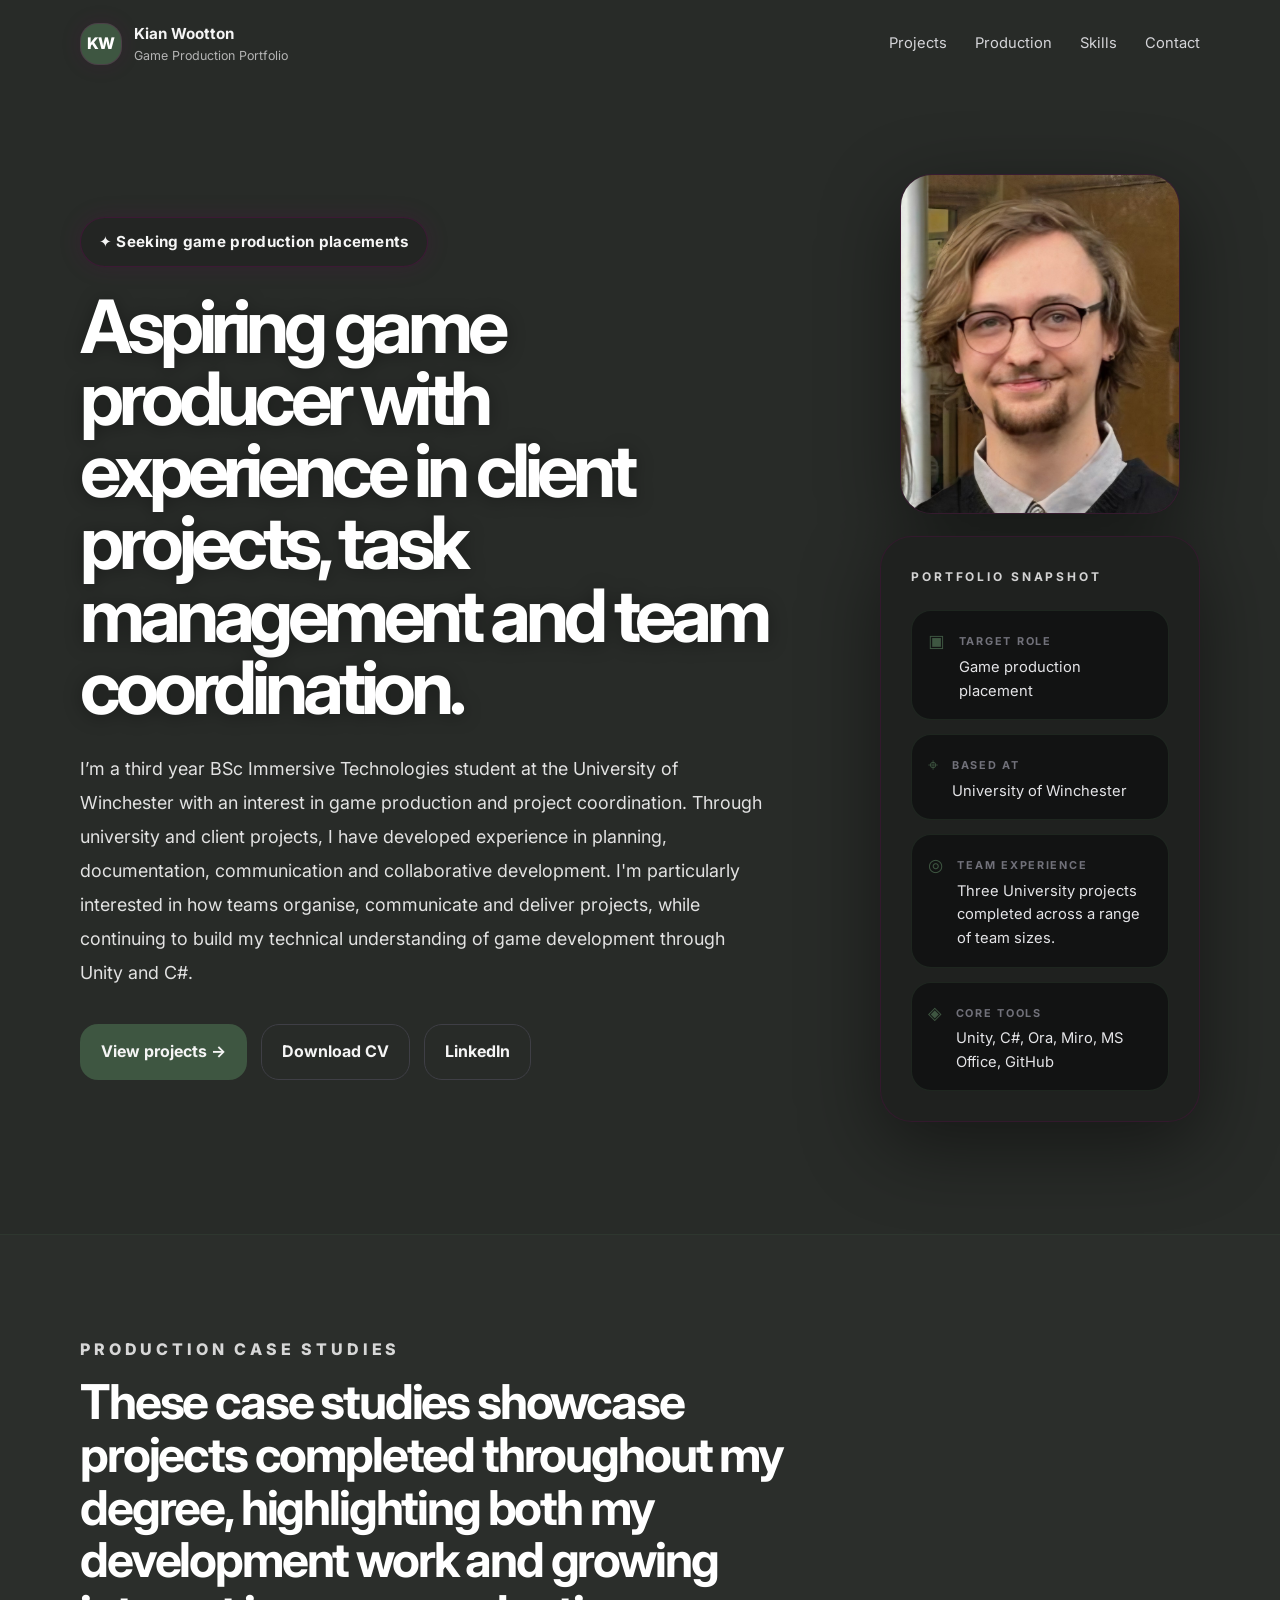
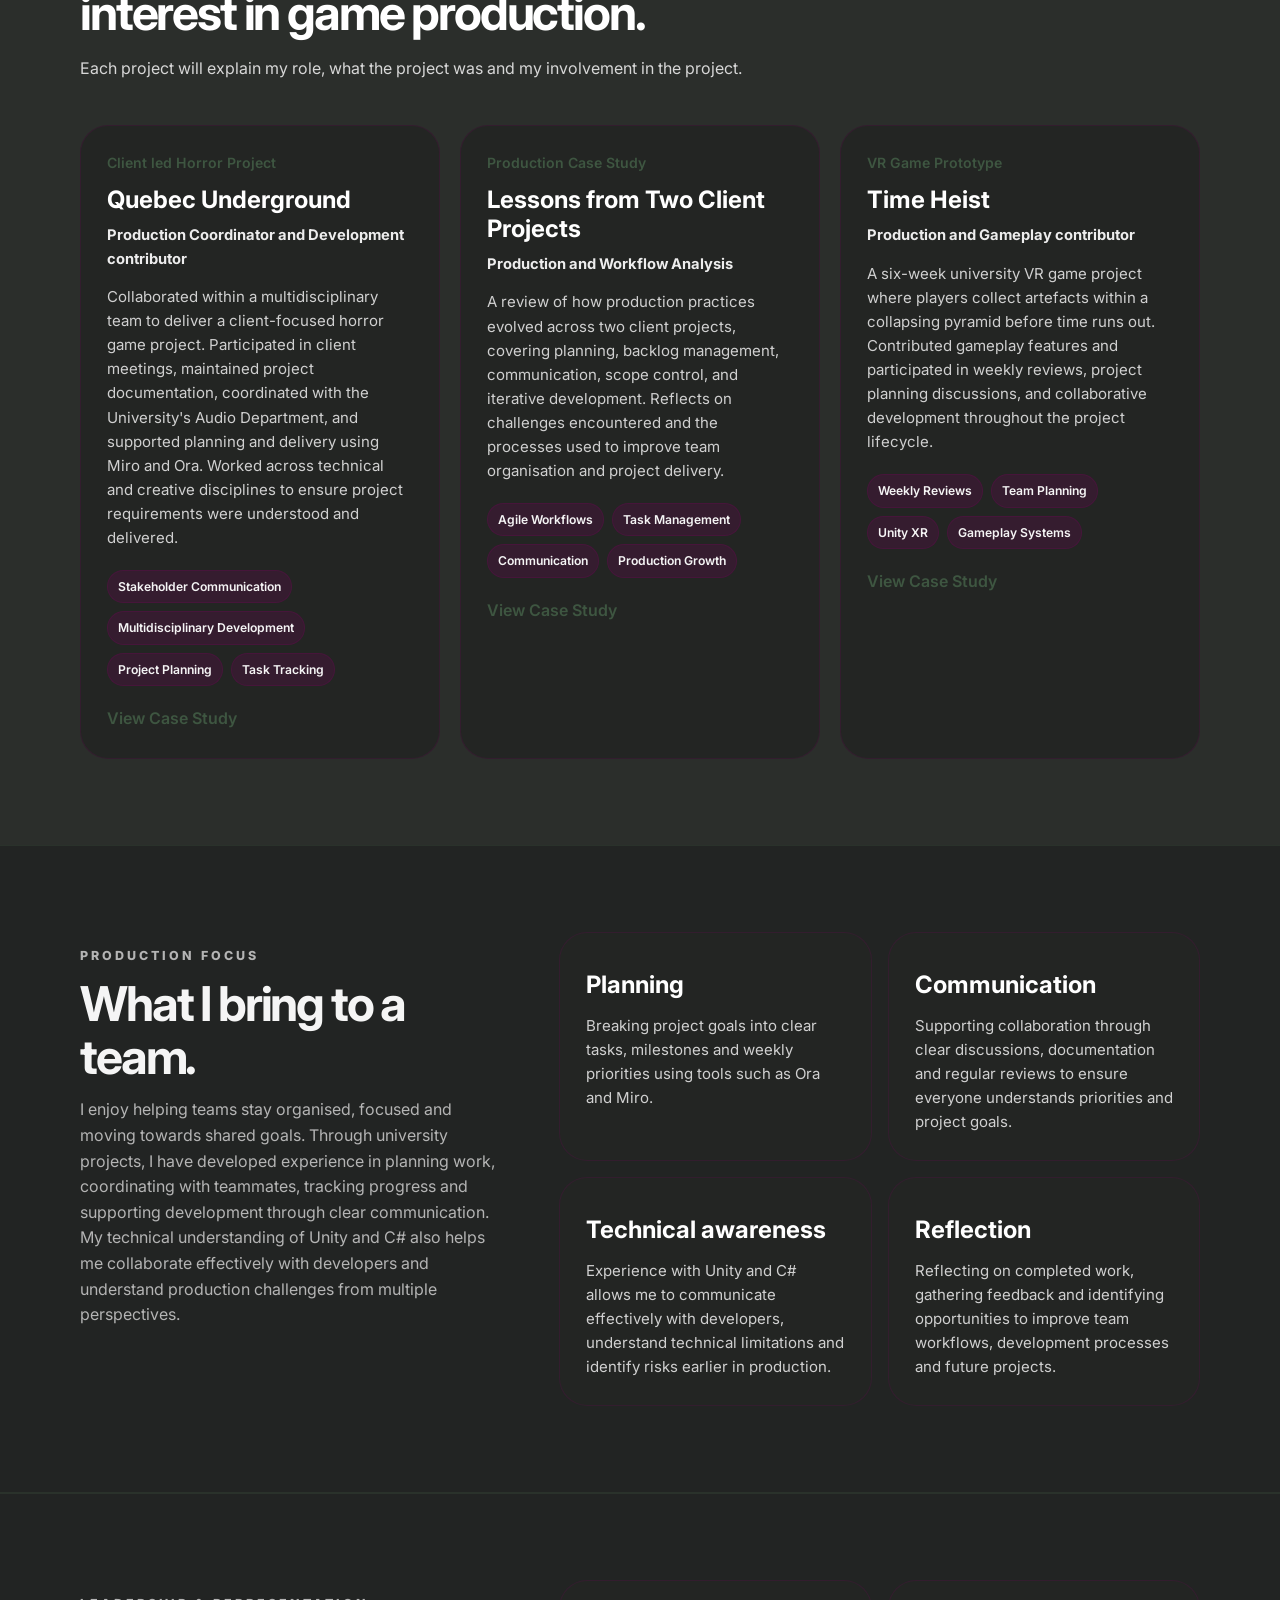
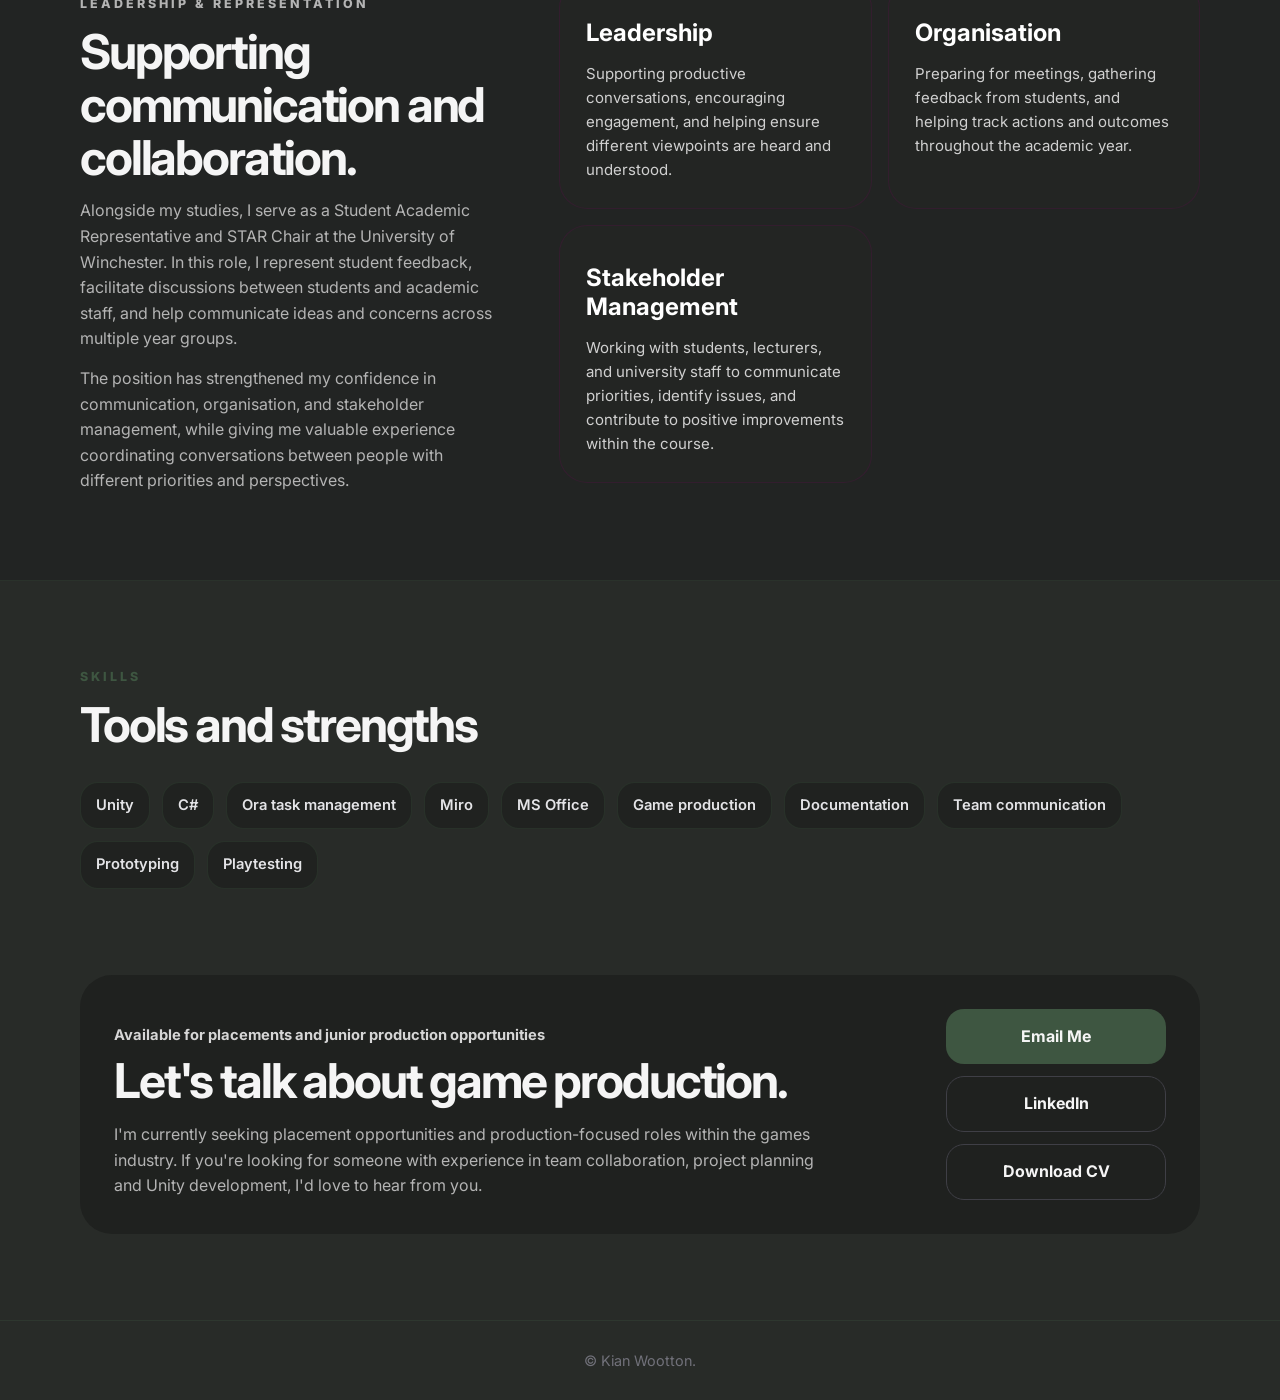
==== commit 8dee3993: "Update index.html" ====
--- a/index.html
+++ b/index.html
@@ -14,7 +14,7 @@
   <header class="hero">
     <div class="container">
       <nav class="navbar" aria-label="Main navigation">
-        <a class="brand" href="#top" aria-label="Kian Wootton homepage">
+        <a class="brand" href="Home" aria-label="Kian Wootton homepage">
           <div class="brand-mark">KW</div>
           <div>
             <p class="brand-title">Kian Wootton</p>
@@ -35,13 +35,13 @@
           <div class="eyebrow">✦ Seeking game production placements</div>
           <h1>Aspiring game producer with experience in client projects, task management and team coordination.</h1>
           <p class="hero-copy">
-            I’m a second-year Immersive Technology student at the University of Winchester with an interest in game production and project coordination. Through university and client projects, I have developed experience in planning, documentation, 
+            I’m a third year BSc Immersive Technologies student at the University of Winchester with an interest in game production and project coordination. Through university and client projects, I have developed experience in planning, documentation, 
             communication and collaborative development. I'm particularly interested in how teams organise, communicate and deliver projects, while continuing to build my technical understanding of game development through Unity and C#.
           </p>
           <div class="button-row">
             <a class="button button-primary" href="#projects">View projects →</a>
-            <a class="button button-secondary" href="Kian-Wootton-CV.pdf">Download CV</a>
-            <a class="button button-secondary" href="https://www.linkedin.com/in/kian-wootton-b7330b1b3/" target="_blank">
+            <a class="button button-secondary" href="Kian Wootton CV.pdf">Download CV</a>
+            <a class="button button-secondary" href="https://www.linkedin.com/in/kian-K-wootton/" target="_blank">
    LinkedIn
 </a>
           </div>
@@ -115,7 +115,7 @@
               <span class="tag">Task Tracking</span>
             </div>
 
-            <a href="Quebec_Underground.html" class="case-study-btn">
+            <a href="Quebec_UnderGround.html" class="case-study-btn">
               View Case Study
             </a>
           </article>
